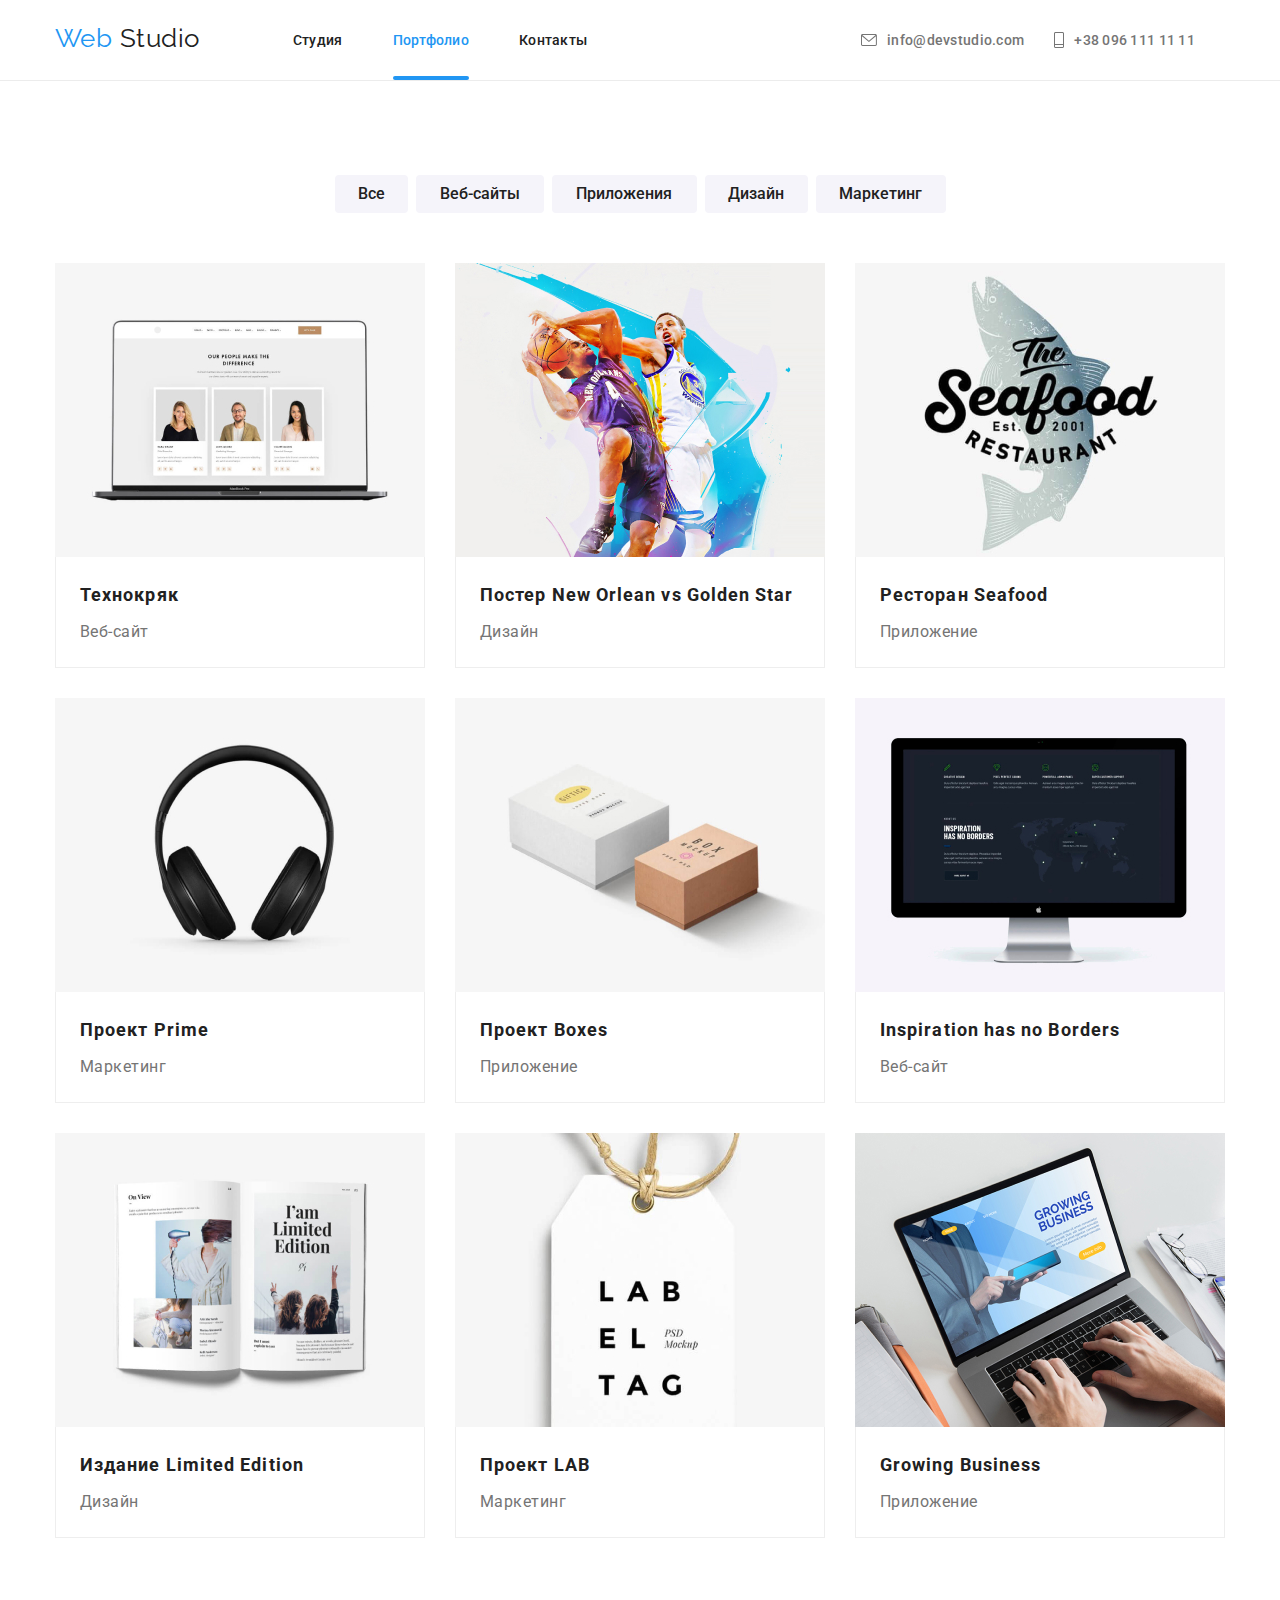
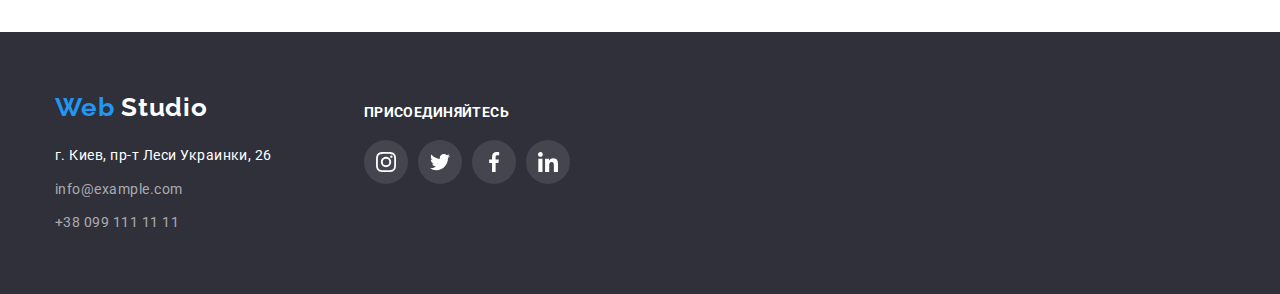
==== portfolio.html @ a94831d3 "second commit" ====
<!DOCTYPE html>
<html lang="ru">
  <head>
    <meta charset="UTF-8" />
    <meta http-equiv="X-UA-Compatible" content="IE=edge" />
    <meta name="viewport" content="width=device-width, initial-scale=1.0" />
    <title>Студия</title>
    <link
      href="https://fonts.googleapis.com/css2?family=Raleway:wght@700&family=Roboto:wght@400;500;700;900&display=swap"
      rel="stylesheet"
    />
    <link
      rel="stylesheet"
      href="https://cdnjs.cloudflare.com/ajax/libs/modern-normalize/1.1.0/modern-normalize.min.css"
    />
    <link rel="stylesheet" href="./css/styles.css" />
  </head>

  <body>
    <!--header-->

    <header class="page-header">
      <div class="container main-nav">
        <nav class="header-nav">
          <a href="./index.html" class="logo">
            Web
            <span class="second">Studio</span>
          </a>
          <ul class="site-nav list">
            <li class="item"><a href="./index.html" class="link">Студия</a></li>
            <li class="item">
              <a href="./portfolio.html" class="link current">Портфолио</a>
            </li>
            <li class="item"><a href="" class="link">Контакты</a></li>
          </ul>
        </nav>

        <ul class="auth-nav list">
          <li class="item">
            <a class="auth-nav-link link" href="mailto:info@devstudio.com">
              <svg class="auth-nav-icon" width="16" height="12">
                <use href="./images/icons.svg#icon-post-mail"></use>
              </svg>
              info@devstudio.com
            </a>
          </li>

          <li class="item">
            <a class="auth-nav-link link" href="tel:+380961111111">
              <svg class="auth-nav-icon" width="10" height="16">
                <use href="./images/icons.svg#icon-telephone"></use>
              </svg>

              +38 096 111 11 11
            </a>
          </li>
        </ul>
      </div>
    </header>
    <main>
      <!--Портфолио-->

      <section class="section no-padding">
        <div class="container">
          <h1 class="visually-hidden">Портофолио</h1>
          <ul class="list filter">
            <li class="item">
              <button type="button" class="button secondary all">Все</button>
            </li>
            <li class="item">
              <button type="button" class="button secondary veb">
                Веб-сайты
              </button>
            </li>
            <li class="item">
              <button type="button" class="button secondary app">
                Приложения
              </button>
            </li>
            <li class="item">
              <button type="button" class="button secondary des">Дизайн</button>
            </li>
            <li class="item">
              <button type="button" class="button secondary mark">
                Маркетинг
              </button>
            </li>
          </ul>

          <ul class="projects link list">
            <li class="projects-element">
              <a href="" class="link-elements">
                <div class="projects-overlay">
                  <img
                    src="./images/Portfolio-img/img-01.jpg"
                    alt="Экран ноутбука"
                    width="370"
                    height="294"
                  />
                  <p class="projects-text">
                    Ресурс предлагает комплексные предложения с разным уровнем
                    функционала и сервисов. Все это позволит посетителю получить
                    исчерпывающие сведения
                    <br />
                    о компании или частном лице.
                  </p>
                </div>
                <div class="projects-box">
                  <h2 class="title">Технокряк</h2>
                  <p class="text">Веб-сайт</p>
                </div>
              </a>
            </li>
            <li class="projects-element">
              <a href="" class="link-elements">
                <div class="projects-overlay">
                  <img
                    src="./images/Portfolio-img/img-02.jpg"
                    alt="Два баскетболиста"
                    width="370"
                    height="294"
                  />
                  <p class="projects-text">
                    Ресурс предлагает комплексные предложения с разным уровнем
                    функционала и сервисов. Все это позволит посетителю получить
                    исчерпывающие сведения
                    <br />
                    о компании или частном лице.
                  </p>
                </div>
                <div class="projects-box">
                  <h2 class="title">Постер New Orlean vs Golden Star</h2>
                  <p class="text">Дизайн</p>
                </div>
              </a>
            </li>
            <li class="projects-element">
              <a href="" class="link-elements">
                <div class="projects-overlay">
                  <img
                    src="./images/Portfolio-img/img-03.jpg"
                    alt="Рыба"
                    width="370"
                    height="294"
                  />
                  <p class="projects-text">
                    Ресурс предлагает комплексные предложения с разным уровнем
                    функционала и сервисов. Все это позволит посетителю получить
                    исчерпывающие сведения
                    <br />
                    о компании или частном лице.
                  </p>
                </div>
                <div class="projects-box">
                  <h2 class="title">Ресторан Seafood</h2>
                  <p class="text">Приложение</p>
                </div>
              </a>
            </li>
            <li class="projects-element">
              <a href="" class="link-elements">
                <div class="projects-overlay">
                  <img
                    src="./images/Portfolio-img/img-04.jpg"
                    alt="Наушники"
                    width="370"
                    height="294"
                  />
                  <p class="projects-text">
                    Ресурс предлагает комплексные предложения с разным уровнем
                    функционала и сервисов. Все это позволит посетителю получить
                    исчерпывающие сведения
                    <br />
                    о компании или частном лице.
                  </p>
                </div>
                <div class="projects-box">
                  <h2 class="title">Проект Prime</h2>
                  <p class="text">Маркетинг</p>
                </div>
              </a>
            </li>
            <li class="projects-element">
              <a href="" class="link-elements">
                <div class="projects-overlay">
                  <img
                    src="./images/Portfolio-img/img-05.jpg"
                    alt="Две коробочки"
                    width="370"
                    height="294"
                  />
                  <p class="projects-text">
                    Ресурс предлагает комплексные предложения с разным уровнем
                    функционала и сервисов. Все это позволит посетителю получить
                    исчерпывающие сведения
                    <br />
                    о компании или частном лице.
                  </p>
                </div>
                <div class="projects-box">
                  <h2 class="title">Проект Boxes</h2>
                  <p class="text">Приложение</p>
                </div>
              </a>
            </li>
            <li class="projects-element">
              <a href="" class="link-elements">
                <div class="projects-overlay">
                  <img
                    src="./images/Portfolio-img/img-06.jpg"
                    alt="Монитор компьютера"
                    width="370"
                    height="294"
                  />
                  <p class="projects-text">
                    Ресурс предлагает комплексные предложения с разным уровнем
                    функционала и сервисов. Все это позволит посетителю получить
                    исчерпывающие сведения
                    <br />
                    о компании или частном лице.
                  </p>
                </div>
                <div class="projects-box">
                  <h2 lang="en" class="title">Inspiration has no Borders</h2>
                  <p class="text">Веб-сайт</p>
                </div>
              </a>
            </li>
            <li class="projects-element">
              <a href="" class="link-elements">
                <div class="projects-overlay">
                  <img
                    src="./images/Portfolio-img/img-07.jpg"
                    alt="Раскрытая книга"
                    width="370"
                    height="294"
                  />
                  <p class="projects-text">
                    Ресурс предлагает комплексные предложения с разным уровнем
                    функционала и сервисов. Все это позволит посетителю получить
                    исчерпывающие сведения
                    <br />
                    о компании или частном лице.
                  </p>
                </div>
                <div class="projects-box">
                  <h2 class="title">Издание Limited Edition</h2>
                  <p class="text">Дизайн</p>
                </div>
              </a>
            </li>
            <li class="projects-element">
              <a href="" class="link-elements">
                <div class="projects-overlay">
                  <img
                    src="./images/Portfolio-img/img-08.jpg"
                    alt="Этикетка"
                    width="370"
                    height="294"
                  />
                  <p class="projects-text">
                    Ресурс предлагает комплексные предложения с разным уровнем
                    функционала и сервисов. Все это позволит посетителю получить
                    исчерпывающие сведения
                    <br />
                    о компании или частном лице.
                  </p>
                </div>
                <div class="projects-box">
                  <h2 class="title">Проект LAB</h2>
                  <p class="text">Маркетинг</p>
                </div>
              </a>
            </li>
            <li class="projects-element">
              <a href="" class="link-elements">
                <div class="projects-overlay">
                  <img
                    src="./images/Portfolio-img/img-09.jpg"
                    alt="Ноутбук"
                    width="370"
                    height="294"
                  />
                  <p class="projects-text">
                    Ресурс предлагает комплексные предложения с разным уровнем
                    функционала и сервисов. Все это позволит посетителю получить
                    исчерпывающие сведения
                    <br />
                    о компании или частном лице.
                  </p>
                </div>
                <div class="projects-box">
                  <h2 lang="en" class="title">Growing Business</h2>
                  <p class="text">Приложение</p>
                </div>
              </a>
            </li>
          </ul>
        </div>
      </section>
    </main>

    <!--Футер-->

    <footer class="footer">
      <div class="container">
        <div class="footer-adress">
          <a href="./index.html" class="logo">
            Web
            <span class="secondary">Studio</span>
          </a>
          <address class="address">
            <ul class="contact list">
              <li class="item item-map">
                <a
                  href="https://goo.gl/maps/piqngm7oDQpEDh6u6"
                  target="_blank"
                  rel="noopener nofollow noreferrer"
                  class="link"
                >
                  г. Киев, пр-т Леси Украинки, 26
                </a>
              </li>
              <li class="item">
                <a href="mailto:info@example.com" class="info"
                  >info@example.com</a
                >
              </li>
              <li class="item">
                <a href="tel:+380991111111" class="info">+38 099 111 11 11</a>
              </li>
            </ul>
          </address>
        </div>

        <div class="footer-social">
          <h2 class="caption">присоединяйтесь</h2>
          <ul class="social-icon list">
            <li class="list-social-icon">
              <a
                class="link"
                href=""
                target="_blank"
                rel="noopener noreferrer"
                aria-label="instagram"
              ></a>
              <svg class="team-social-icon" width="20" height="20">
                <use href="./images/symbol-defs.svg#icon-instagram"></use>
              </svg>
            </li>
            <li class="list-social-icon">
              <a
                class="link"
                href=""
                target="_blank"
                rel="noopener noreferrer"
                aria-label="twitter"
              ></a>
              <svg class="team-social-icon" width="20" height="20">
                <use href="./images/symbol-defs.svg#icon-twitter"></use>
              </svg>
            </li>
            <li class="list-social-icon">
              <a
                class="link"
                href=""
                target="_blank"
                rel="noopener noreferrer"
                aria-label="facebook"
              ></a>
              <svg class="team-social-icon" width="20" height="20">
                <use href="./images/symbol-defs.svg#icon-facebook"></use>
              </svg>
            </li>
            <li class="list-social-icon">
              <a
                class="link"
                href=""
                target="_blank"
                rel="noopener noreferrer"
                aria-label="linkedin"
              ></a>
              <svg class="team-social-icon" width="20" height="20">
                <use href="./images/symbol-defs.svg#icon-linkedin"></use>
              </svg>
            </li>
          </ul>
        </div>
      </div>
    </footer>
    <script src="./js/modal.js"></script>
  </body>
</html>
---- css/styles.css ----
/* цвет основного текста #212121 */
/* вторичный цвет текста #757575 */
/* цвет основного фона  #FFFFFF */
/* акцент 2196F3 */
/* вторичный цвет фона 2F303A */

:root {
    --primary-text-color: #212121;
    --title-text-color: #757575;
    --accent-color: #2196F3;
    --primary-white-color: #FFFFFF;
    --secondary-bg-gray-color: #2F303A;
    --secondary-dg-but-color: #F5F4FA;
    --animation-transition: 250ms cubic-bezier(0.4, 0, 0.2, 1);
    --svg-icon-color-gray: #AFB1B8;
}

body {
    background-color: var(--primary-white-color);
    color: var(--primary-text-color);

    font-family: Roboto, sans-serif;
    letter-spacing: 0.03em
}

img {
    display: block;
    max-width: 100%;
    height: auto;
}

.visually-hidden {
    position: absolute;
    white-space: nowrap;
    width: 1px;
    height: 1px;
    overflow: hidden;
    border: 0;
    padding: 0;
    clip: rect(0 0 0 0);
    clip-path: inset(50%);
    margin: -1px;
}

/*  Основные Утилиты */

.container {
    margin-left: auto;
    margin-right: auto;
    width: 1200px;
    padding-left: 15px;
    padding-right: 15px;

    margin-top: 0 auto;
}



.list {
    list-style: none;
    margin: 0;
    padding: 0;
}



/* Стили для html */



/* header  Site nav */



.logo {
    padding-top: 24px;
    padding-bottom: 25px;

    color: var(--accent-color);

    font-family: Raleway, sans-serif;
    font-size: 26px;
    line-height: 1.2x;
    text-decoration: none;

    color: var(--accent-color);

}

.logo .second {
    color: var(--primary-text-color);
}

.main-nav {
    display: flex;

}



.page-header {
    border-bottom: 1px solid #ECECEC;

}

.header-nav {
    display: flex;

}

.site-nav {
    display: flex;
    margin-left: 93px;

}

.site-nav .item {
    margin-right: 50px;
}

.site-nav .item:last-child {
    margin-right: 0;
}


.site-nav .link {
    display: block;
    padding-top: 32px;
    padding-bottom: 32px;

    color: var(--primary-text-color);

    font-weight: 500;
    font-size: 14px;
    line-height: 1.15;
    letter-spacing: 0.02em;
    text-decoration: none;

    transition: color var(--animation-transition);

}

.site-nav .link:hover,
.site-nav .link:focus {
    color: var(--accent-color);
}

.site-nav .link.current {
    color: var(--accent-color);
}


.item {
    position: relative;
}


.link.current::after {
    position: absolute;
    content: '';
    display: block;
    left: 0;
    bottom: 0;

    width: 100%;
    height: 4px;

    background-color: var(--accent-color);
    border-radius: 2px;

}




.auth-nav {
    display: flex;
    margin-left: auto;


}

/* Иконки навигации */


.auth-nav-link {
    display: flex;
    padding-top: 32px;
    padding-bottom: 32px;

    margin-right: 30px;

    color: var(--title-text-color);

    font-weight: 500;
    font-size: 14px;
    line-height: 1.15;
    letter-spacing: 0.02em;
    text-decoration: none;

    text-align: center;
    justify-content: center;
    align-items: center;

    transition: color var(--animation-transition);

}




.auth-nav-icon {
    margin-right: 10px;
    fill: currentColor;

}



.auth-nav-link:hover,
.auth-nav-link:focus {
    color: var(--accent-color);
}





/* Герой */




.hero {

    padding-top: 200px;
    padding-bottom: 200px;

    color: var(--primary-white-color);
    background-color: var(--secondary-bg-gray-color);

    left: 0px;
    top: 80px;
    text-align: center;
    display: block;


}

.overlay {
    max-width: 1600px;
    height: 600px;
    margin-left: auto;
    margin-right: auto;
    background-image: linear-gradient(to right, rgba(47, 48, 58, 0.4), rgba(47, 48, 58, 0.4)), url("../images/Img\ bg\ 1.png");
    background-repeat: no-repeat;
    background-position: center;
    background-size: cover;

}




.hero .title {
    margin-bottom: 30px;
    margin-top: 0;

    text-transform: uppercase;
    font-weight: 900;
    font-size: 44px;
    line-height: 1.37;
    letter-spacing: 0.06em;
    text-align: center;

}

/* button */


.button {
    text-align: center;
    border-radius: 4px;
    display: inline-block;
    border: transparent;
    justify-content: center;

    color: var(--primary-white-color);
    background-color: var(--accent-color);

    cursor: pointer;
    border: none;
}

.button.primary {
    padding: 10px 32px;

    min-width: 200px;
    cursor: pointer;
    font-weight: 700;
    font-size: 16px;
    line-height: 1.88;
    letter-spacing: 0.06em;
    border: none;

    box-shadow: 0px 4px 4px rgba(0, 0, 0, 0.15);
    transition: background-color var(--animation-transition);
}

.button.primary:hover,
.button.primary:focus {
    background-color: var(--accent-color);
}



/* Преимущества feature-list
section no-padding*/

.feature-list {
    display: flex;
    flex-wrap: wrap;
    padding-left: 0;
}

.feature-list-icon {
    display: flex;
    height: 120px;
    justify-content: center;

    text-align: center;
    align-items: center;

    background-color: #F5F4FA;

    margin-bottom: 30px;
}

.feature-list .item {
    width: 270px;

}

.feature-list .item:not(:last-child) {
    margin-right: 30px;

}

.feature-list .title {
    margin: 0;
    margin-bottom: 10px;

    color: var(--title-text---color);

    text-transform: uppercase;
    font-weight: 700;
    font-size: 14px;
    line-height: 1.15;
}

.feature-list .text {
    margin: 0;

    color: #757575;

    font-weight: 400;
    font-size: 14px;
    line-height: 1.72;

}




/* Чем мы занимаемся */


.section {

    padding-top: 94px;
    padding-bottom: 94px;

}

.section .no-padding {
    padding-top: 0;
    padding-bottom: 0;
}

.section.no-padding.work {
    padding-top: 0;
}

.section .caption {
    margin-top: 0;
    margin-bottom: 50px;

    color: var(--primary-text-color);

    font-weight: 700;
    font-size: 36px;
    line-height: 1, 17;
    text-align: center;


}


.caption-list {
    display: flex;

}


.caption-img:nth-child(2) {
    margin-right: 30px;
    margin-left: 30px;
    /* position: relative; */
}

/* Позиционирование - Чем мы занимаемся */

.caption-img {
    position: relative;

}

.text-list-work {
    position: absolute;
    bottom: 0;
    left: 50%;
    right: 50%;
    width: 100%;

    font-weight: 700;
    font-size: 14px;
    line-height: 1.14;
    text-align: center;
    letter-spacing: 0.03em;

    color: var(--primary-white-color);

    transform: translate(-50%, -50%);
}

.caption-img::before {
    display: flex;
    position: absolute;
    bottom: 0;
    content: "";
    width: 370px;
    height: 70px;


    background: rgba(47, 48, 58, 0.8);

}




/* Наша команда */

.section.team {
    background-color: var(--secondary-dg-but-color);
}

.team-container {
    padding-top: 30px;
    padding-bottom: 30px;
}

.section .team {
    display: flex;
}

.team .title {
    margin-bottom: 10px;
    margin-top: 0;

    color: var(--primary-text-color);

    font-weight: 500;
    font-size: 16px;
    line-height: 1.19;
    text-align: center;

}

.team .text {
    margin-top: 0;
    margin-bottom: 16px;

    color: var(--title-text-color);

    font-weight: 400;
    font-size: 16px;
    line-height: 1.9;
    text-align: center;

}


.team-worker:nth-child(-n+3) {
    margin-right: 30px;
}

.team-worker {
    background: var(--primary-white-color);
    box-shadow: 0px 1px 3px rgba(0, 0, 0, 0.12), 0px 1px 1px rgba(0, 0, 0, 0.14), 0px 2px 1px rgba(0, 0, 0, 0.2);
    border-radius: 0px 0px 4px 4px;
}




/* Соцсети Команды*/

.social-icon {
    display: flex;
    justify-content: center;
    align-items: center;
    text-align: center;
}

.list-social-icon:not(:last-child) {
    margin-right: 10px;
}

.social-media-link {
    display: flex;
    align-items: center;
    justify-content: center;
    width: 44px;
    height: 44px;
    color: #AFB1B8;
    border-radius: 50%;

    transition: color var(--animation-transition), background-color var(--animation-transition);
}


.social-media-link:hover,
.social-media-link:focus {
    color: #FFFFFF;
    background-color: var(--accent-color);
    transition: color var(--animation-transition), background-color var(--animation-transition);
}

.team-social-icon {
    fill: currentColor;
}






/*  Постоянные партнеры  */


.partner-list {
    display: flex;
    flex-wrap: wrap;
    padding-left: 0;

}

.partner-link {
    display: flex;
    text-align: center;
    justify-content: center;
    align-items: center;

    color: var(--svg-icon-color-gray);

    width: 170px;
    height: 92px;

    border: 1px solid #AFB1B8;
    border-radius: 4px;

    transition: color var(--animation-transition), border var(--animation-transition);
}


.partner-list .item:not(:last-child) {
    margin-right: 30px;

}

.partner-icon {
    fill: currentColor;
}

.partner-link:hover,
.partner-link:focus {
    color: var(--accent-color);
    border: 1px solid var(--accent-color);
}











/* footet */

.logo .secondary {

    margin-top: 60px;
    margin-bottom: 20px;

    color: var(--primary-white-color);

}

.footer {

    padding-top: 60px;
    padding-bottom: 60px;
    background-color: var(--secondary-bg-gray-color);

    display: flex;
}


.footer .logo {
    margin-top: 60px;
    margin-bottom: 20px;
    margin-right: 156px;
    font-weight: 700;
    font-size: 26px;
    line-height: 1.2;
    letter-spacing: 0.03em;
}

.address {
    margin-top: 20px;
}

.contact.list>.item:nth-child(n+2) {
    margin-top: 9px;

}

.address.item-map {
    color: var(--primary-white-color);

    font-weight: 400;
    font-size: 14px;
    line-height: 1.72;
    letter-spacing: 0.03em;

}

.contact .link {
    margin-bottom: 9px;

    color: var(--primary-white-color);

    text-decoration: none;
    font-weight: 400;
    font-size: 14px;
    line-height: 1.72;
    font-style: normal;

    transition: color var(--animation-transition);
}


.contact .link:hover,
.contact .link:focus {
    color: var(--accent-color);
}

.contact .info {
    margin-bottom: 9px;

    color: rgba(255, 255, 255, 0.6);

    text-decoration: none;
    font-weight: 400;
    font-size: 14px;
    line-height: 1.72;
    font-style: normal;

    transition: color var(--animation-transition);
}

.contact .info:hover,
.contact .info:focus {
    color: var(--accent-color);
}


.footer .container {
    display: flex;
}

.list-social-icon {
    fill: currentColor;

}

.footer-social .caption {
    display: flex;
    font-weight: 700;
    font-size: 14px;
    line-height: 16px;
    letter-spacing: 0.03em;
    text-transform: uppercase;

    margin-bottom: 20px;

    color: #FFFFFF;


}

.footer .social-icon {
    margin-left: 0;
    margin-right: 0;
    padding-left: 0;
    cursor: pointer;

}


.footer-social .list-social-icon {
    border-radius: 50%;
    background-color: rgba(255, 255, 255, 0.1);
    color: #FFFFFF;

    display: flex;
    text-align: center;
    justify-content: center;
    align-items: center;

    width: 44px;
    height: 44px;

    transition: background-color var(--animation-transition);
}


/* .list-social-icon .link {
    color: #AFB1B8;
} */

.footer-social .list-social-icon:hover,
.footer-social .list-social-icon:focus {
    background-color: var(--accent-color);

}




/* Стили для Портфолио */

/* Фильтр меню */

.button.secondary {

    display: flex;

    padding: 6px, 22px;
    margin-right: 0;

    color: var(--primary-text-color);
    background-color: var(--secondary-dg-but-color);

    font-family: Roboto, sans-serif;
    cursor: pointer;
    font-weight: 500;
    font-size: 16px;
    line-height: 1.63;
    text-align: center;
    align-items: center;

    transition: color var(--animation-transition), background-color var(--animation-transition), box-shadow var(--animation-transition);


}


.button.secondary:hover,
.button.secondary:focus {
    color: var(--primary-white-color);
    background-color: var(--accent-color);
    box-shadow: 0px 3px 1px rgba(0, 0, 0, 0.1), 0px 1px 2px rgba(0, 0, 0, 0.08), 0px 2px 2px rgba(0, 0, 0, 0.12);
}

.button.secondary.all {
    width: 73px;
    height: 38px;
    left: 510px;
    top: 162px;
}

.button.secondary.veb {
    width: 128px;
    height: 38px;
    left: 591px;
    top: 162px;
}

.button.secondary.app {
    width: 145px;
    height: 38px;
    left: 727px;
    top: 162px;
}

.button.secondary.des {
    width: 103px;
    height: 38px;
    left: 880px;
    top: 162px;
}

.button.secondary.mark {
    width: 130px;
    height: 38px;
    left: 991px;
    top: 162px;
}

.list.filter {
    display: flex;
    justify-content: center;
    margin-bottom: 50px;
}

.list.filter>.item:nth-child(n+2) {
    margin-left: 8px;
}


/* Элементы  */

.link-elements {
    display: block;
    text-decoration: none;

    transition: box-shadow var(--animation-transition);
}

.projects .title {
    margin-top: 0;
    margin-bottom: 4px;

    color: var(--primary-text-color);

    font-weight: 700;
    font-size: 18px;
    line-height: 2;
    letter-spacing: 0.06em;

}

.projects .text {
    margin-top: 0;
    margin-bottom: 0;

    color: var(--title-text-color);

    font-weight: 400;
    font-size: 16px;
    line-height: 1.88;

}

.link {
    text-decoration: none;
    display: flex;
}

.projects.link.list {
    display: flex;
    flex-wrap: wrap;
    padding-left: 0;
}


.projects-element {
    width: calc((100% - 60px) / 3);
    display: block;

    transition: box-shadow var(--animation-transition);

}

.projects-element:hover,
.projects-element:focus {
    background: #FFFFFF;

    box-shadow: 0px 1px 1px rgba(0, 0, 0, 0.12), 0px 4px 4px rgba(0, 0, 0, 0.06), 1px 4px 6px rgba(0, 0, 0, 0.16);

}

.projects-element:nth-child(-n + 6) {
    margin-bottom: 30px;

}

.projects-element:nth-child(3n+2) {
    margin-left: 30px;
    margin-right: 30px;
}



.projects-box {
    border: 1px solid #EEEEEE;
    padding: 20px 24px;
    border-top: none;

}

/* Overlay portfolio*/

.projects-overlay {

    position: relative;
    overflow: hidden;

}

.projects-text {
    position: absolute;

    display: block;
    align-items: center;
    justify-content: center;
    top: 0;
    left: 0;
    width: 100%;
    height: 100%;
    margin: 0;
    padding: 63px 24px;

    font-weight: 400;
    font-size: 18px;
    line-height: 1.55;
    letter-spacing: 0.03em;

    color: var(--primary-white-color);
    background-color: rgba(33, 150, 243, 0.9);

    transform: translateY(100%);
    transition: transform var(--animation-transition), opacity var(--animation-transition);

    opacity: 0;
}

.projects-element:hover .projects-text {
    opacity: 1;
    transform: translateY(0);
}


/* Modal window */

.backdrop {
    position: fixed;
    top: 0;
    left: 0;
    width: 100%;
    height: 100%;

    background-color: rgba(0, 0, 0, 0.2);

    /* opacity: 1;
    visibility: visible;
    pointer-events: initial; */

    transition: opacity var(--animation-transition), visibility var(--animation-transition);

    z-index: 2;
}

.backdrop.is-hidden {
    opacity: 0;
    pointer-events: none;
    visibility: hidden;

}

/* .backdrop.is-hidden .modal {
    transform: translate(-50%, -50%) scale(0.9); 
}  */


.modal {
    position: absolute;
    top: 50%;
    left: 50%;
    width: 528px;
    height: 581px;
    /* justify-content: center; */
    transform: translate(-50%, -50%);
    /* transform: translate(50%, -50%) scale(1); */
    border-radius: 4px;

    background-color: var(--primary-white-color);
    box-shadow: 0px 1px 3px rgba(0, 0, 0, 0.12),
        0px 1px 1px rgba(0, 0, 0, 0.14),
        0px 2px 1px rgba(0, 0, 0, 0.2);

    transition: transform var(--animation-transition);

}

.button-close {
    width: 11px;
    height: 11px;

}

.close {
    position: absolute;
    display: flex;
    top: 8px;
    right: 8px;
    align-items: center;
    justify-content: center;
    width: 30px;
    height: 30px;
    border: 1px solid rgba(0, 0, 0, 0.1);
    border-radius: 50%;
    background: transparent;
    cursor: pointer;


}
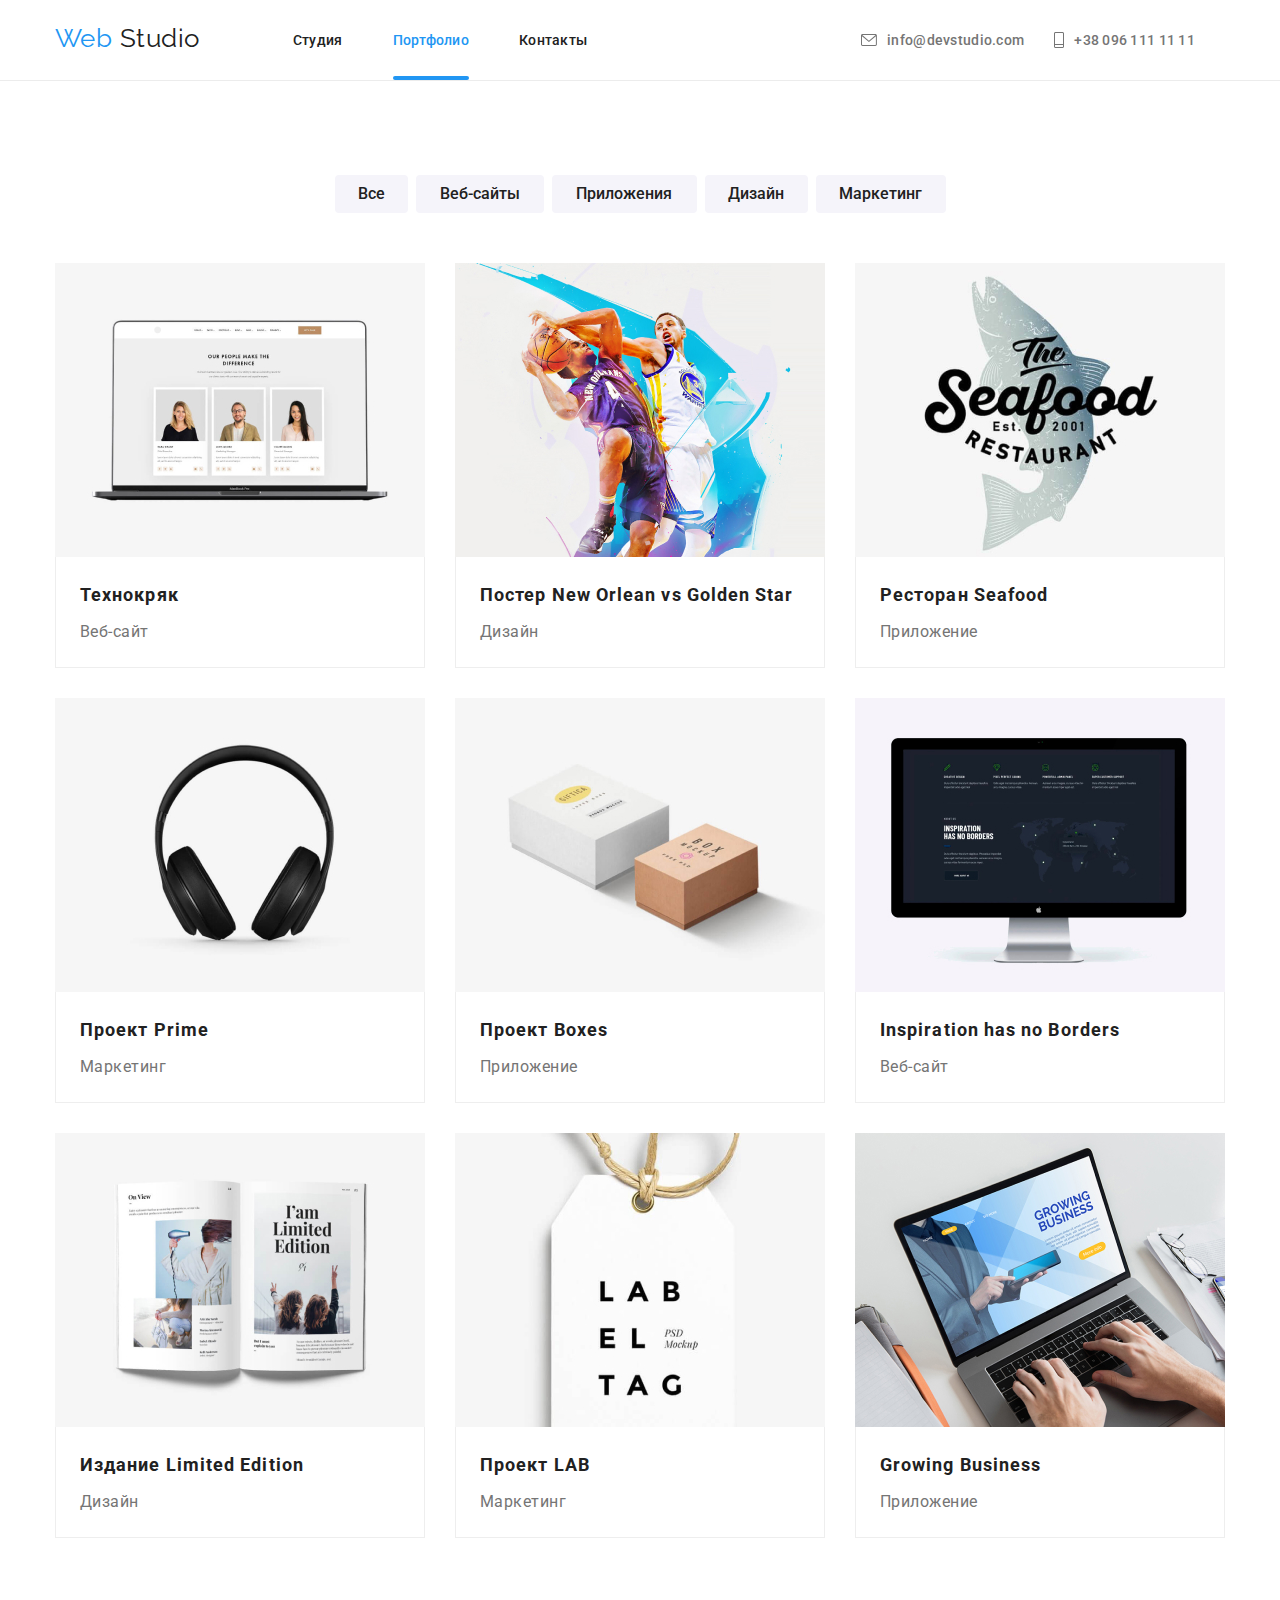
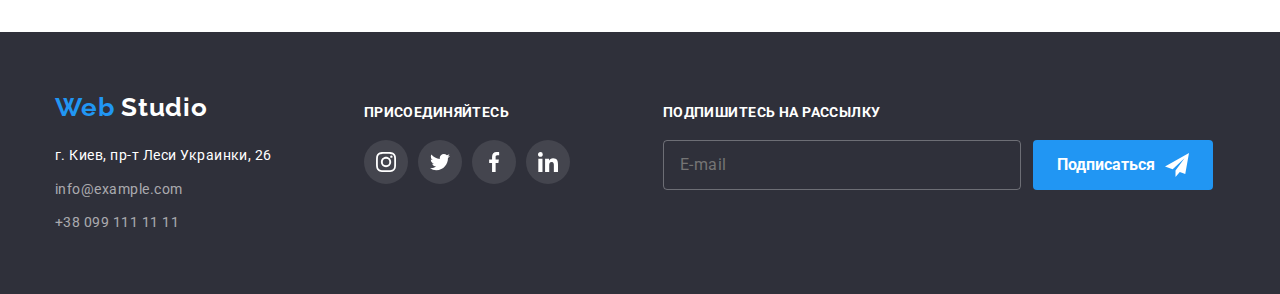
==== commit 3dfe0770: "footer-submit-btn" ====
--- a/portfolio.html
+++ b/portfolio.html
@@ -1,393 +1,320 @@
 <!DOCTYPE html>
 <html lang="ru">
-  <head>
-    <meta charset="UTF-8" />
-    <meta http-equiv="X-UA-Compatible" content="IE=edge" />
-    <meta name="viewport" content="width=device-width, initial-scale=1.0" />
-    <title>Студия</title>
-    <link
-      href="https://fonts.googleapis.com/css2?family=Raleway:wght@700&family=Roboto:wght@400;500;700;900&display=swap"
-      rel="stylesheet"
-    />
-    <link
-      rel="stylesheet"
-      href="https://cdnjs.cloudflare.com/ajax/libs/modern-normalize/1.1.0/modern-normalize.min.css"
-    />
-    <link rel="stylesheet" href="./css/styles.css" />
-  </head>
-
-  <body>
-    <!--header-->
-
-    <header class="page-header">
-      <div class="container main-nav">
-        <nav class="header-nav">
-          <a href="./index.html" class="logo">
-            Web
-            <span class="second">Studio</span>
-          </a>
-          <ul class="site-nav list">
-            <li class="item"><a href="./index.html" class="link">Студия</a></li>
-            <li class="item">
-              <a href="./portfolio.html" class="link current">Портфолио</a>
-            </li>
-            <li class="item"><a href="" class="link">Контакты</a></li>
-          </ul>
-        </nav>
-
-        <ul class="auth-nav list">
-          <li class="item">
-            <a class="auth-nav-link link" href="mailto:info@devstudio.com">
-              <svg class="auth-nav-icon" width="16" height="12">
-                <use href="./images/icons.svg#icon-post-mail"></use>
-              </svg>
-              info@devstudio.com
-            </a>
-          </li>
-
-          <li class="item">
-            <a class="auth-nav-link link" href="tel:+380961111111">
-              <svg class="auth-nav-icon" width="10" height="16">
-                <use href="./images/icons.svg#icon-telephone"></use>
-              </svg>
-
-              +38 096 111 11 11
-            </a>
-          </li>
-        </ul>
-      </div>
-    </header>
-    <main>
-      <!--Портфолио-->
-
-      <section class="section no-padding">
-        <div class="container">
-          <h1 class="visually-hidden">Портофолио</h1>
-          <ul class="list filter">
-            <li class="item">
-              <button type="button" class="button secondary all">Все</button>
-            </li>
-            <li class="item">
-              <button type="button" class="button secondary veb">
-                Веб-сайты
-              </button>
-            </li>
-            <li class="item">
-              <button type="button" class="button secondary app">
-                Приложения
-              </button>
-            </li>
-            <li class="item">
-              <button type="button" class="button secondary des">Дизайн</button>
-            </li>
-            <li class="item">
-              <button type="button" class="button secondary mark">
-                Маркетинг
-              </button>
-            </li>
-          </ul>
-
-          <ul class="projects link list">
-            <li class="projects-element">
-              <a href="" class="link-elements">
-                <div class="projects-overlay">
-                  <img
-                    src="./images/Portfolio-img/img-01.jpg"
-                    alt="Экран ноутбука"
-                    width="370"
-                    height="294"
-                  />
-                  <p class="projects-text">
-                    Ресурс предлагает комплексные предложения с разным уровнем
-                    функционала и сервисов. Все это позволит посетителю получить
-                    исчерпывающие сведения
-                    <br />
-                    о компании или частном лице.
-                  </p>
-                </div>
-                <div class="projects-box">
-                  <h2 class="title">Технокряк</h2>
-                  <p class="text">Веб-сайт</p>
-                </div>
-              </a>
-            </li>
-            <li class="projects-element">
-              <a href="" class="link-elements">
-                <div class="projects-overlay">
-                  <img
-                    src="./images/Portfolio-img/img-02.jpg"
-                    alt="Два баскетболиста"
-                    width="370"
-                    height="294"
-                  />
-                  <p class="projects-text">
-                    Ресурс предлагает комплексные предложения с разным уровнем
-                    функционала и сервисов. Все это позволит посетителю получить
-                    исчерпывающие сведения
-                    <br />
-                    о компании или частном лице.
-                  </p>
-                </div>
-                <div class="projects-box">
-                  <h2 class="title">Постер New Orlean vs Golden Star</h2>
-                  <p class="text">Дизайн</p>
-                </div>
-              </a>
-            </li>
-            <li class="projects-element">
-              <a href="" class="link-elements">
-                <div class="projects-overlay">
-                  <img
-                    src="./images/Portfolio-img/img-03.jpg"
-                    alt="Рыба"
-                    width="370"
-                    height="294"
-                  />
-                  <p class="projects-text">
-                    Ресурс предлагает комплексные предложения с разным уровнем
-                    функционала и сервисов. Все это позволит посетителю получить
-                    исчерпывающие сведения
-                    <br />
-                    о компании или частном лице.
-                  </p>
-                </div>
-                <div class="projects-box">
-                  <h2 class="title">Ресторан Seafood</h2>
-                  <p class="text">Приложение</p>
-                </div>
-              </a>
-            </li>
-            <li class="projects-element">
-              <a href="" class="link-elements">
-                <div class="projects-overlay">
-                  <img
-                    src="./images/Portfolio-img/img-04.jpg"
-                    alt="Наушники"
-                    width="370"
-                    height="294"
-                  />
-                  <p class="projects-text">
-                    Ресурс предлагает комплексные предложения с разным уровнем
-                    функционала и сервисов. Все это позволит посетителю получить
-                    исчерпывающие сведения
-                    <br />
-                    о компании или частном лице.
-                  </p>
-                </div>
-                <div class="projects-box">
-                  <h2 class="title">Проект Prime</h2>
-                  <p class="text">Маркетинг</p>
-                </div>
-              </a>
-            </li>
-            <li class="projects-element">
-              <a href="" class="link-elements">
-                <div class="projects-overlay">
-                  <img
-                    src="./images/Portfolio-img/img-05.jpg"
-                    alt="Две коробочки"
-                    width="370"
-                    height="294"
-                  />
-                  <p class="projects-text">
-                    Ресурс предлагает комплексные предложения с разным уровнем
-                    функционала и сервисов. Все это позволит посетителю получить
-                    исчерпывающие сведения
-                    <br />
-                    о компании или частном лице.
-                  </p>
-                </div>
-                <div class="projects-box">
-                  <h2 class="title">Проект Boxes</h2>
-                  <p class="text">Приложение</p>
-                </div>
-              </a>
-            </li>
-            <li class="projects-element">
-              <a href="" class="link-elements">
-                <div class="projects-overlay">
-                  <img
-                    src="./images/Portfolio-img/img-06.jpg"
-                    alt="Монитор компьютера"
-                    width="370"
-                    height="294"
-                  />
-                  <p class="projects-text">
-                    Ресурс предлагает комплексные предложения с разным уровнем
-                    функционала и сервисов. Все это позволит посетителю получить
-                    исчерпывающие сведения
-                    <br />
-                    о компании или частном лице.
-                  </p>
-                </div>
-                <div class="projects-box">
-                  <h2 lang="en" class="title">Inspiration has no Borders</h2>
-                  <p class="text">Веб-сайт</p>
-                </div>
-              </a>
-            </li>
-            <li class="projects-element">
-              <a href="" class="link-elements">
-                <div class="projects-overlay">
-                  <img
-                    src="./images/Portfolio-img/img-07.jpg"
-                    alt="Раскрытая книга"
-                    width="370"
-                    height="294"
-                  />
-                  <p class="projects-text">
-                    Ресурс предлагает комплексные предложения с разным уровнем
-                    функционала и сервисов. Все это позволит посетителю получить
-                    исчерпывающие сведения
-                    <br />
-                    о компании или частном лице.
-                  </p>
-                </div>
-                <div class="projects-box">
-                  <h2 class="title">Издание Limited Edition</h2>
-                  <p class="text">Дизайн</p>
-                </div>
-              </a>
-            </li>
-            <li class="projects-element">
-              <a href="" class="link-elements">
-                <div class="projects-overlay">
-                  <img
-                    src="./images/Portfolio-img/img-08.jpg"
-                    alt="Этикетка"
-                    width="370"
-                    height="294"
-                  />
-                  <p class="projects-text">
-                    Ресурс предлагает комплексные предложения с разным уровнем
-                    функционала и сервисов. Все это позволит посетителю получить
-                    исчерпывающие сведения
-                    <br />
-                    о компании или частном лице.
-                  </p>
-                </div>
-                <div class="projects-box">
-                  <h2 class="title">Проект LAB</h2>
-                  <p class="text">Маркетинг</p>
-                </div>
-              </a>
-            </li>
-            <li class="projects-element">
-              <a href="" class="link-elements">
-                <div class="projects-overlay">
-                  <img
-                    src="./images/Portfolio-img/img-09.jpg"
-                    alt="Ноутбук"
-                    width="370"
-                    height="294"
-                  />
-                  <p class="projects-text">
-                    Ресурс предлагает комплексные предложения с разным уровнем
-                    функционала и сервисов. Все это позволит посетителю получить
-                    исчерпывающие сведения
-                    <br />
-                    о компании или частном лице.
-                  </p>
-                </div>
-                <div class="projects-box">
-                  <h2 lang="en" class="title">Growing Business</h2>
-                  <p class="text">Приложение</p>
-                </div>
-              </a>
-            </li>
-          </ul>
-        </div>
-      </section>
-    </main>
-
-    <!--Футер-->
-
-    <footer class="footer">
-      <div class="container">
-        <div class="footer-adress">
-          <a href="./index.html" class="logo">
-            Web
-            <span class="secondary">Studio</span>
-          </a>
-          <address class="address">
-            <ul class="contact list">
-              <li class="item item-map">
-                <a
-                  href="https://goo.gl/maps/piqngm7oDQpEDh6u6"
-                  target="_blank"
-                  rel="noopener nofollow noreferrer"
-                  class="link"
-                >
-                  г. Киев, пр-т Леси Украинки, 26
-                </a>
-              </li>
-              <li class="item">
-                <a href="mailto:info@example.com" class="info"
-                  >info@example.com</a
-                >
-              </li>
-              <li class="item">
-                <a href="tel:+380991111111" class="info">+38 099 111 11 11</a>
-              </li>
-            </ul>
-          </address>
-        </div>
-
-        <div class="footer-social">
-          <h2 class="caption">присоединяйтесь</h2>
-          <ul class="social-icon list">
-            <li class="list-social-icon">
-              <a
-                class="link"
-                href=""
-                target="_blank"
-                rel="noopener noreferrer"
-                aria-label="instagram"
-              ></a>
-              <svg class="team-social-icon" width="20" height="20">
-                <use href="./images/symbol-defs.svg#icon-instagram"></use>
-              </svg>
-            </li>
-            <li class="list-social-icon">
-              <a
-                class="link"
-                href=""
-                target="_blank"
-                rel="noopener noreferrer"
-                aria-label="twitter"
-              ></a>
-              <svg class="team-social-icon" width="20" height="20">
-                <use href="./images/symbol-defs.svg#icon-twitter"></use>
-              </svg>
-            </li>
-            <li class="list-social-icon">
-              <a
-                class="link"
-                href=""
-                target="_blank"
-                rel="noopener noreferrer"
-                aria-label="facebook"
-              ></a>
-              <svg class="team-social-icon" width="20" height="20">
-                <use href="./images/symbol-defs.svg#icon-facebook"></use>
-              </svg>
-            </li>
-            <li class="list-social-icon">
-              <a
-                class="link"
-                href=""
-                target="_blank"
-                rel="noopener noreferrer"
-                aria-label="linkedin"
-              ></a>
-              <svg class="team-social-icon" width="20" height="20">
-                <use href="./images/symbol-defs.svg#icon-linkedin"></use>
-              </svg>
-            </li>
-          </ul>
-        </div>
-      </div>
-    </footer>
-    <script src="./js/modal.js"></script>
-  </body>
+	<head>
+		<meta charset="UTF-8" />
+		<meta http-equiv="X-UA-Compatible" content="IE=edge" />
+		<meta name="viewport" content="width=device-width, initial-scale=1.0" />
+		<title>Студия</title>
+		<link
+			href="https://fonts.googleapis.com/css2?family=Raleway:wght@700&family=Roboto:wght@400;500;700;900&display=swap"
+			rel="stylesheet"
+		/>
+		<link
+			rel="stylesheet"
+			href="https://cdnjs.cloudflare.com/ajax/libs/modern-normalize/1.1.0/modern-normalize.min.css"
+		/>
+		<link rel="stylesheet" href="./css/styles.css" />
+	</head>
+
+	<body>
+		<!--header-->
+
+		<header class="page-header">
+			<div class="container main-nav">
+				<nav class="header-nav">
+					<a href="./index.html" class="logo">
+						Web
+						<span class="second">Studio</span>
+					</a>
+					<ul class="site-nav list">
+						<li class="item"><a href="./index.html" class="link">Студия</a></li>
+						<li class="item">
+							<a href="./portfolio.html" class="link current">Портфолио</a>
+						</li>
+						<li class="item"><a href="" class="link">Контакты</a></li>
+					</ul>
+				</nav>
+
+				<ul class="auth-nav list">
+					<li class="item">
+						<a class="auth-nav-link link" href="mailto:info@devstudio.com">
+							<svg class="auth-nav-icon" width="16" height="12">
+								<use href="./images/icons.svg#icon-post-mail"></use>
+							</svg>
+							info@devstudio.com
+						</a>
+					</li>
+
+					<li class="item">
+						<a class="auth-nav-link link" href="tel:+380961111111">
+							<svg class="auth-nav-icon" width="10" height="16">
+								<use href="./images/icons.svg#icon-telephone"></use>
+							</svg>
+
+							+38 096 111 11 11
+						</a>
+					</li>
+				</ul>
+			</div>
+		</header>
+		<main>
+			<!--Портфолио-->
+
+			<section class="section no-padding">
+				<div class="container">
+					<h1 class="visually-hidden">Портофолио</h1>
+					<ul class="list filter">
+						<li class="item">
+							<button type="button" class="button secondary all">Все</button>
+						</li>
+						<li class="item">
+							<button type="button" class="button secondary veb">Веб-сайты</button>
+						</li>
+						<li class="item">
+							<button type="button" class="button secondary app">Приложения</button>
+						</li>
+						<li class="item">
+							<button type="button" class="button secondary des">Дизайн</button>
+						</li>
+						<li class="item">
+							<button type="button" class="button secondary mark">Маркетинг</button>
+						</li>
+					</ul>
+
+					<ul class="projects link list">
+						<li class="projects-element">
+							<a href="" class="link-elements">
+								<div class="projects-overlay">
+									<img src="./images/Portfolio-img/img-01.jpg" alt="Экран ноутбука" width="370" height="294" />
+									<p class="projects-text">
+										Ресурс предлагает комплексные предложения с разным уровнем функционала и сервисов. Все это позволит
+										посетителю получить исчерпывающие сведения
+										<br />
+										о компании или частном лице.
+									</p>
+								</div>
+								<div class="projects-box">
+									<h2 class="title">Технокряк</h2>
+									<p class="text">Веб-сайт</p>
+								</div>
+							</a>
+						</li>
+						<li class="projects-element">
+							<a href="" class="link-elements">
+								<div class="projects-overlay">
+									<img src="./images/Portfolio-img/img-02.jpg" alt="Два баскетболиста" width="370" height="294" />
+									<p class="projects-text">
+										Ресурс предлагает комплексные предложения с разным уровнем функционала и сервисов. Все это позволит
+										посетителю получить исчерпывающие сведения
+										<br />
+										о компании или частном лице.
+									</p>
+								</div>
+								<div class="projects-box">
+									<h2 class="title">Постер New Orlean vs Golden Star</h2>
+									<p class="text">Дизайн</p>
+								</div>
+							</a>
+						</li>
+						<li class="projects-element">
+							<a href="" class="link-elements">
+								<div class="projects-overlay">
+									<img src="./images/Portfolio-img/img-03.jpg" alt="Рыба" width="370" height="294" />
+									<p class="projects-text">
+										Ресурс предлагает комплексные предложения с разным уровнем функционала и сервисов. Все это позволит
+										посетителю получить исчерпывающие сведения
+										<br />
+										о компании или частном лице.
+									</p>
+								</div>
+								<div class="projects-box">
+									<h2 class="title">Ресторан Seafood</h2>
+									<p class="text">Приложение</p>
+								</div>
+							</a>
+						</li>
+						<li class="projects-element">
+							<a href="" class="link-elements">
+								<div class="projects-overlay">
+									<img src="./images/Portfolio-img/img-04.jpg" alt="Наушники" width="370" height="294" />
+									<p class="projects-text">
+										Ресурс предлагает комплексные предложения с разным уровнем функционала и сервисов. Все это позволит
+										посетителю получить исчерпывающие сведения
+										<br />
+										о компании или частном лице.
+									</p>
+								</div>
+								<div class="projects-box">
+									<h2 class="title">Проект Prime</h2>
+									<p class="text">Маркетинг</p>
+								</div>
+							</a>
+						</li>
+						<li class="projects-element">
+							<a href="" class="link-elements">
+								<div class="projects-overlay">
+									<img src="./images/Portfolio-img/img-05.jpg" alt="Две коробочки" width="370" height="294" />
+									<p class="projects-text">
+										Ресурс предлагает комплексные предложения с разным уровнем функционала и сервисов. Все это позволит
+										посетителю получить исчерпывающие сведения
+										<br />
+										о компании или частном лице.
+									</p>
+								</div>
+								<div class="projects-box">
+									<h2 class="title">Проект Boxes</h2>
+									<p class="text">Приложение</p>
+								</div>
+							</a>
+						</li>
+						<li class="projects-element">
+							<a href="" class="link-elements">
+								<div class="projects-overlay">
+									<img src="./images/Portfolio-img/img-06.jpg" alt="Монитор компьютера" width="370" height="294" />
+									<p class="projects-text">
+										Ресурс предлагает комплексные предложения с разным уровнем функционала и сервисов. Все это позволит
+										посетителю получить исчерпывающие сведения
+										<br />
+										о компании или частном лице.
+									</p>
+								</div>
+								<div class="projects-box">
+									<h2 lang="en" class="title">Inspiration has no Borders</h2>
+									<p class="text">Веб-сайт</p>
+								</div>
+							</a>
+						</li>
+						<li class="projects-element">
+							<a href="" class="link-elements">
+								<div class="projects-overlay">
+									<img src="./images/Portfolio-img/img-07.jpg" alt="Раскрытая книга" width="370" height="294" />
+									<p class="projects-text">
+										Ресурс предлагает комплексные предложения с разным уровнем функционала и сервисов. Все это позволит
+										посетителю получить исчерпывающие сведения
+										<br />
+										о компании или частном лице.
+									</p>
+								</div>
+								<div class="projects-box">
+									<h2 class="title">Издание Limited Edition</h2>
+									<p class="text">Дизайн</p>
+								</div>
+							</a>
+						</li>
+						<li class="projects-element">
+							<a href="" class="link-elements">
+								<div class="projects-overlay">
+									<img src="./images/Portfolio-img/img-08.jpg" alt="Этикетка" width="370" height="294" />
+									<p class="projects-text">
+										Ресурс предлагает комплексные предложения с разным уровнем функционала и сервисов. Все это позволит
+										посетителю получить исчерпывающие сведения
+										<br />
+										о компании или частном лице.
+									</p>
+								</div>
+								<div class="projects-box">
+									<h2 class="title">Проект LAB</h2>
+									<p class="text">Маркетинг</p>
+								</div>
+							</a>
+						</li>
+						<li class="projects-element">
+							<a href="" class="link-elements">
+								<div class="projects-overlay">
+									<img src="./images/Portfolio-img/img-09.jpg" alt="Ноутбук" width="370" height="294" />
+									<p class="projects-text">
+										Ресурс предлагает комплексные предложения с разным уровнем функционала и сервисов. Все это позволит
+										посетителю получить исчерпывающие сведения
+										<br />
+										о компании или частном лице.
+									</p>
+								</div>
+								<div class="projects-box">
+									<h2 lang="en" class="title">Growing Business</h2>
+									<p class="text">Приложение</p>
+								</div>
+							</a>
+						</li>
+					</ul>
+				</div>
+			</section>
+		</main>
+
+		<!--Футер-->
+
+		<footer class="footer">
+			<div class="container">
+				<div class="footer-adress">
+					<a href="./index.html" class="logo">
+						Web
+						<span class="secondary">Studio</span>
+					</a>
+					<address class="address">
+						<ul class="contact list">
+							<li class="item item-map">
+								<a
+									href="https://goo.gl/maps/piqngm7oDQpEDh6u6"
+									target="_blank"
+									rel="noopener nofollow noreferrer"
+									class="link"
+								>
+									г. Киев, пр-т Леси Украинки, 26
+								</a>
+							</li>
+							<li class="item">
+								<a href="mailto:info@example.com" class="info">info@example.com</a>
+							</li>
+							<li class="item">
+								<a href="tel:+380991111111" class="info">+38 099 111 11 11</a>
+							</li>
+						</ul>
+					</address>
+				</div>
+
+				<div class="footer-social">
+					<h2 class="caption">присоединяйтесь</h2>
+					<ul class="social-icon list">
+						<li class="list-social-icon">
+							<a class="link" href="" target="_blank" rel="noopener noreferrer" aria-label="instagram"></a>
+							<svg class="team-social-icon" width="20" height="20">
+								<use href="./images/symbol-defs.svg#icon-instagram"></use>
+							</svg>
+						</li>
+						<li class="list-social-icon">
+							<a class="link" href="" target="_blank" rel="noopener noreferrer" aria-label="twitter"></a>
+							<svg class="team-social-icon" width="20" height="20">
+								<use href="./images/symbol-defs.svg#icon-twitter"></use>
+							</svg>
+						</li>
+						<li class="list-social-icon">
+							<a class="link" href="" target="_blank" rel="noopener noreferrer" aria-label="facebook"></a>
+							<svg class="team-social-icon" width="20" height="20">
+								<use href="./images/symbol-defs.svg#icon-facebook"></use>
+							</svg>
+						</li>
+						<li class="list-social-icon">
+							<a class="link" href="" target="_blank" rel="noopener noreferrer" aria-label="linkedin"></a>
+							<svg class="team-social-icon" width="20" height="20">
+								<use href="./images/symbol-defs.svg#icon-linkedin"></use>
+							</svg>
+						</li>
+					</ul>
+				</div>
+				<div class="container-subscription">
+					<h2 class="form-title">подпишитесь на рассылку</h2>
+					<form class="footer-form">
+						<input type="email" name="email" autocomplete="on" placeholder="E-mail" class="footer-email-input" />
+
+						<button type="submit" class="button footer-btn-subscrib">
+							Подписаться
+							<svg class="icon-subscribe" width="24" height="24">
+								<use href="./images/icons.svg#icon-send-button"></use>
+							</svg>
+						</button>
+					</form>
+				</div>
+			</div>
+		</footer>
+		<script src="./js/modal.js"></script>
+	</body>
 </html>
--- a/css/styles.css
+++ b/css/styles.css
@@ -759,6 +759,73 @@
 
 }
 
+/* Footer-sign подписаться на рассылку */
+
+.container-subscription {
+    margin-left: 93px;
+    
+    /* width: 570px;
+    height: 86px; */
+}
+
+.form-title {
+    margin-bottom: 20px;
+   
+    font-weight: 700;
+    font-size: 14px;
+    line-height: 1.15;
+    letter-spacing: 0.03em;
+    text-transform: uppercase;
+
+    color: #FFFFFF;
+ 
+}
+
+.footer-form {
+    display: flex;
+}
+
+.footer-email-input {
+    display: flex;
+    align-items: center;
+    letter-spacing: 0.03em;
+
+    font-weight: 400;
+    font-size: 16px;
+    line-height: 1.25;
+
+    color: rgba(255, 255, 255, 0.6);
+
+    width: 358px;
+    padding-left: 16px;
+
+    background-color: rgba(0, 0, 0, 0);
+    border: 1px solid rgba(255, 255, 255, 0.3);
+    border-radius: 4px;
+
+}
+
+.footer-btn-subscrib {
+    display: flex;
+    justify-content: center;
+    align-items: center;
+
+    padding-top: 10px;
+    padding-bottom: 10px;
+    margin-left: 12px;
+    width: 180px;
+
+    font-weight: 700;
+    font-size: 16px;
+    line-height: 1.88;
+    
+}
+
+.icon-subscribe {
+    margin-left: 10px;
+    fill: var(--primary-white-color);
+}
+
 
 
 
